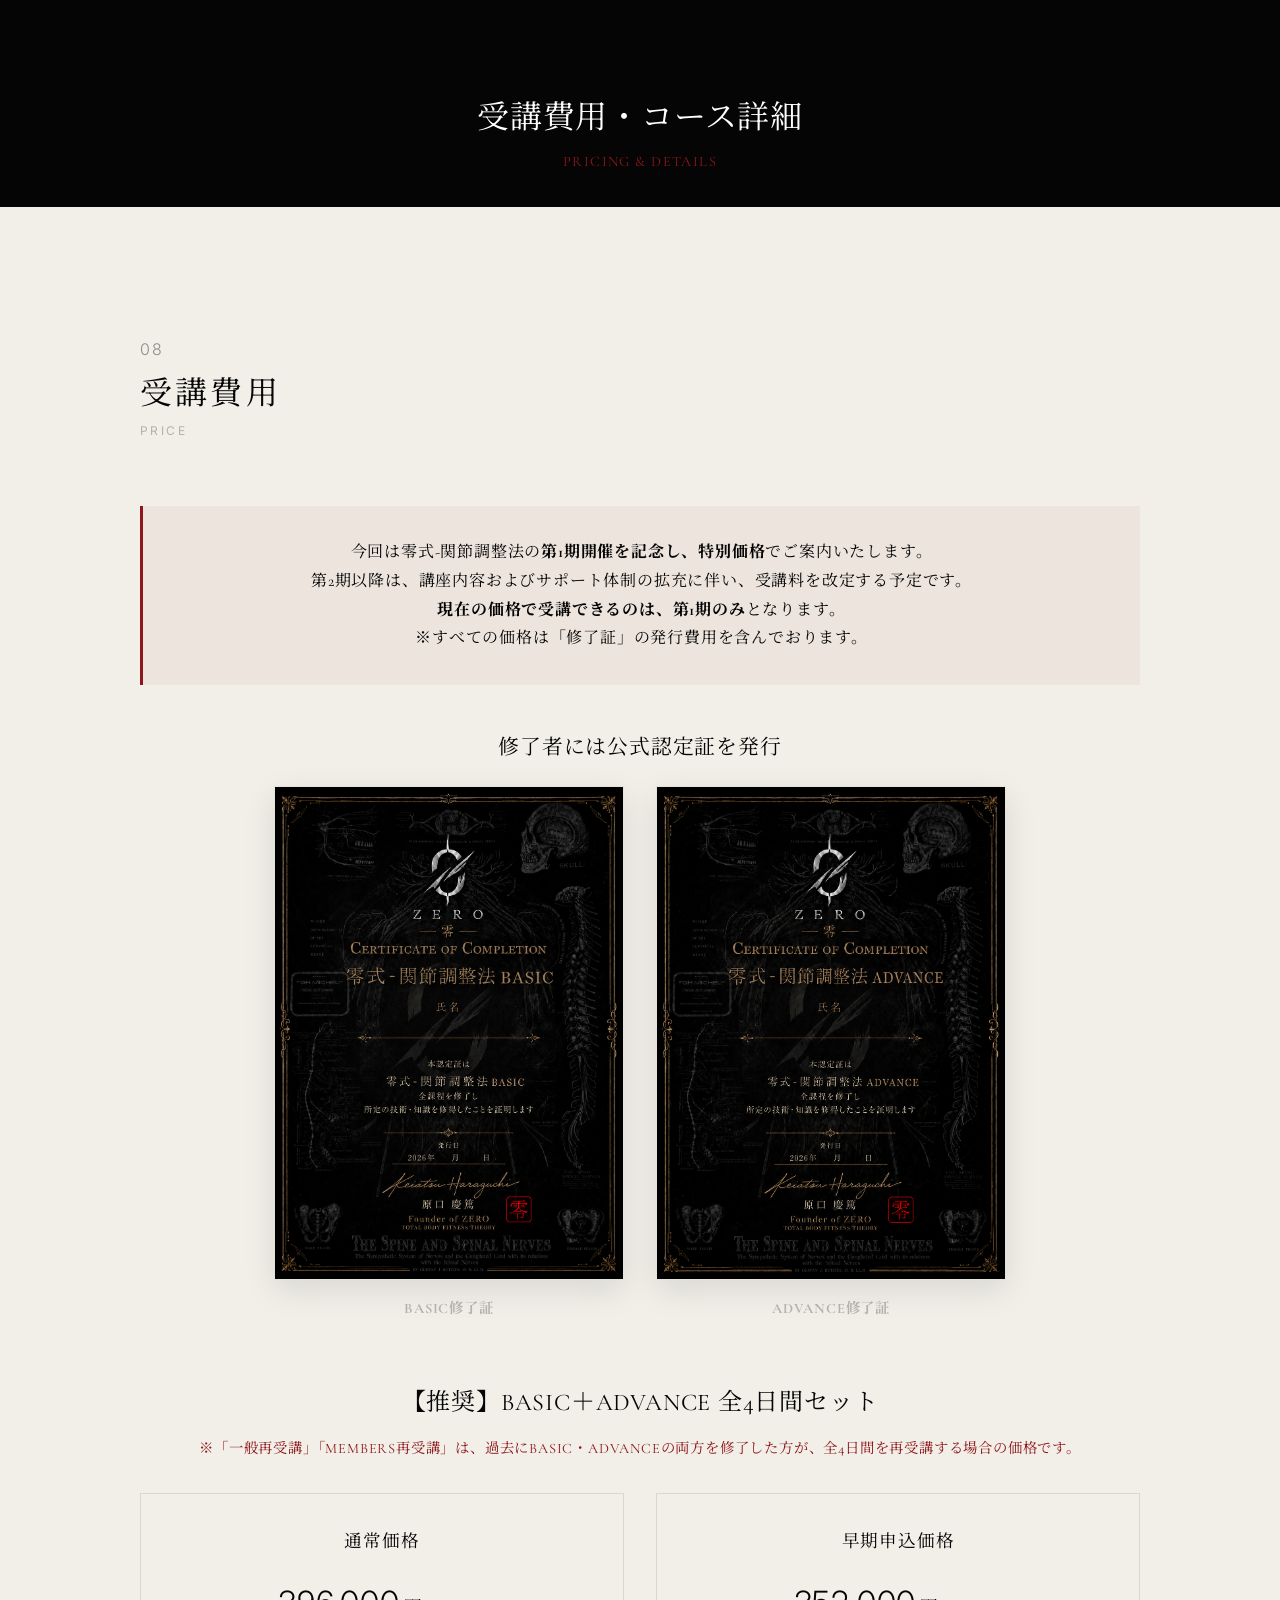
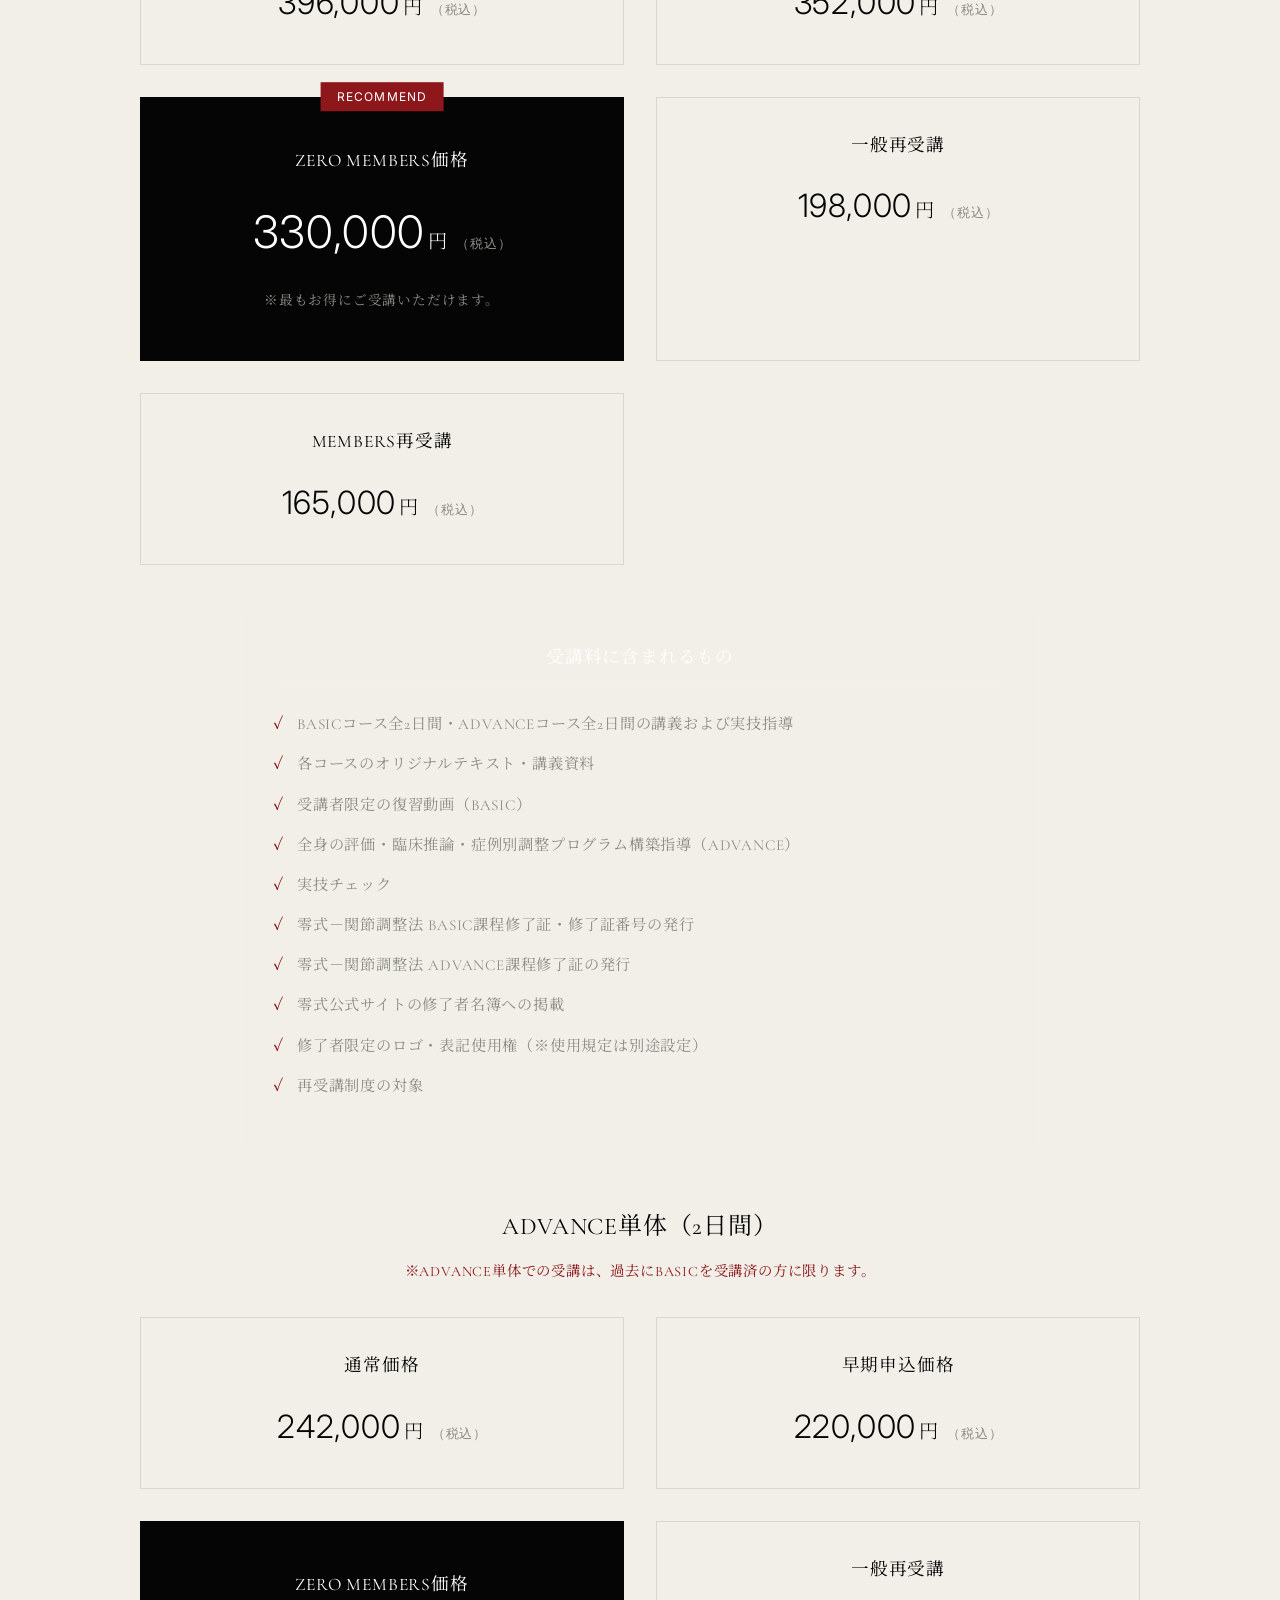
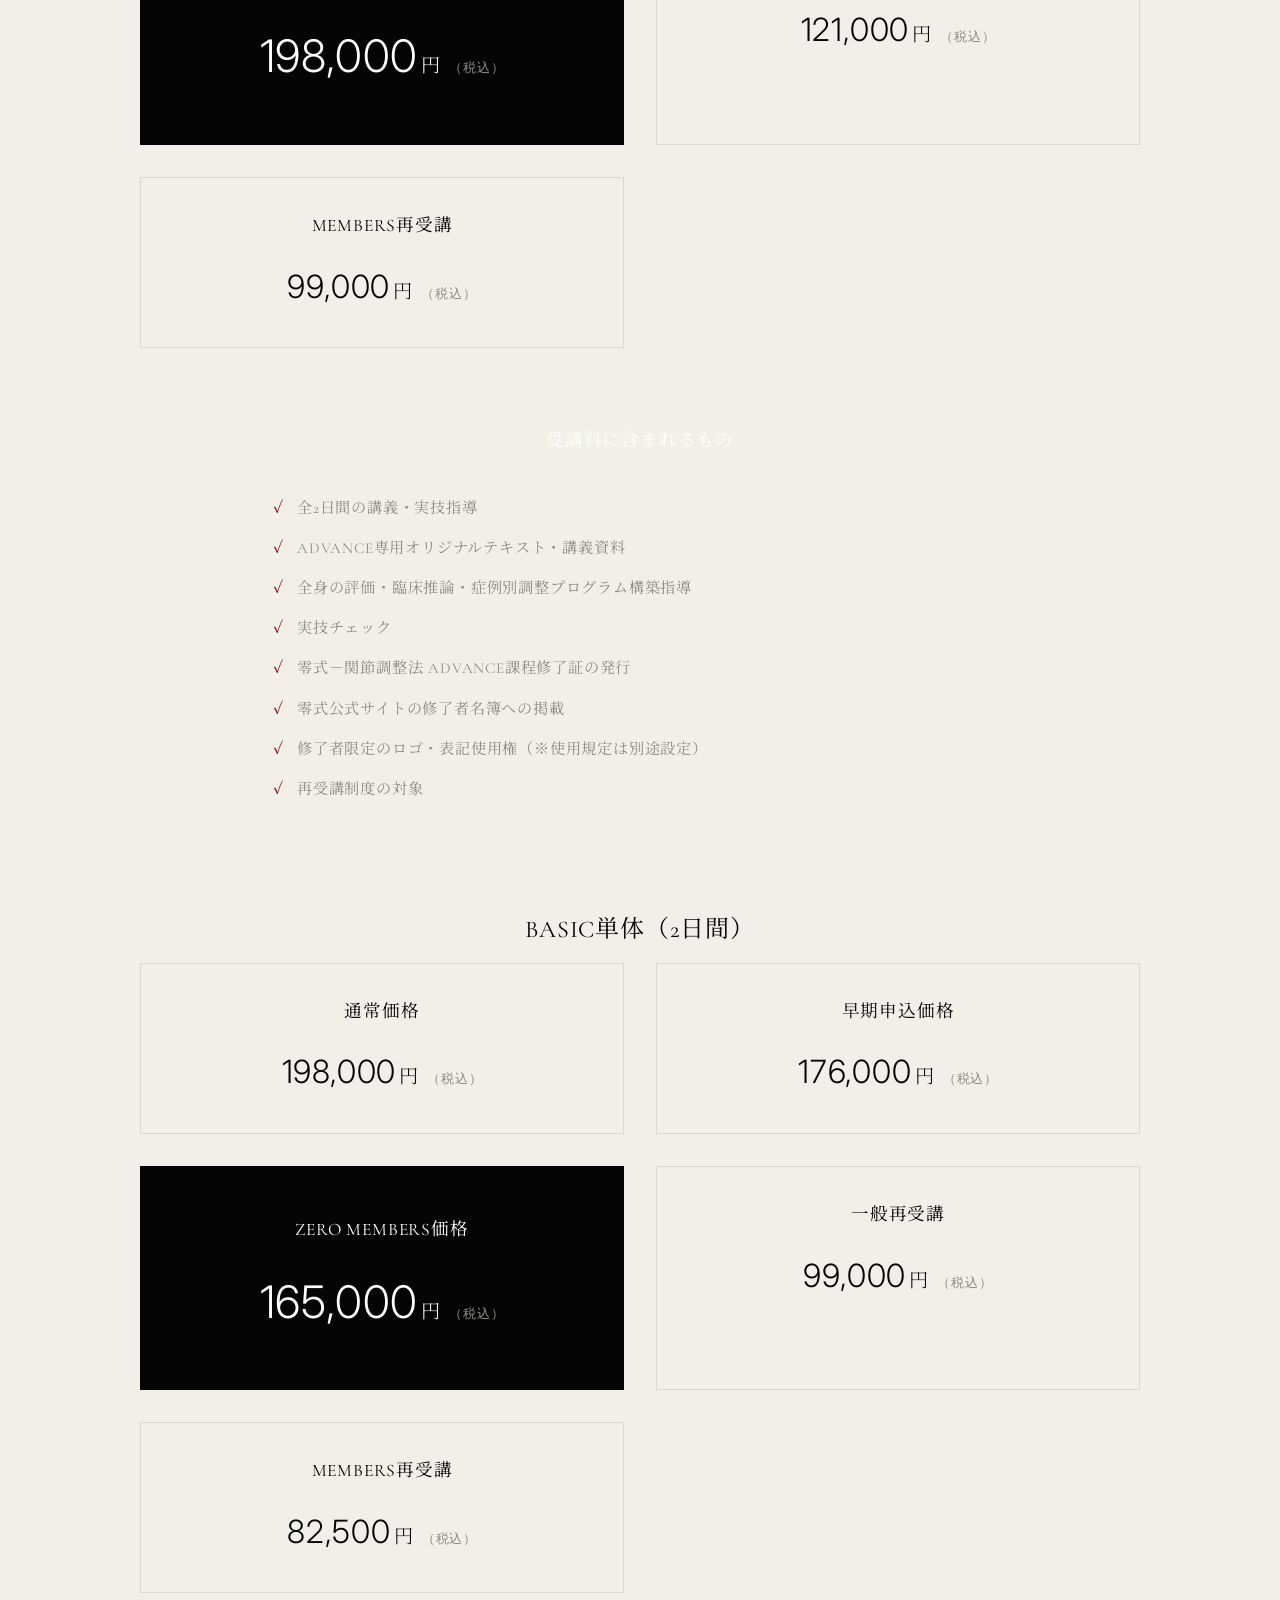
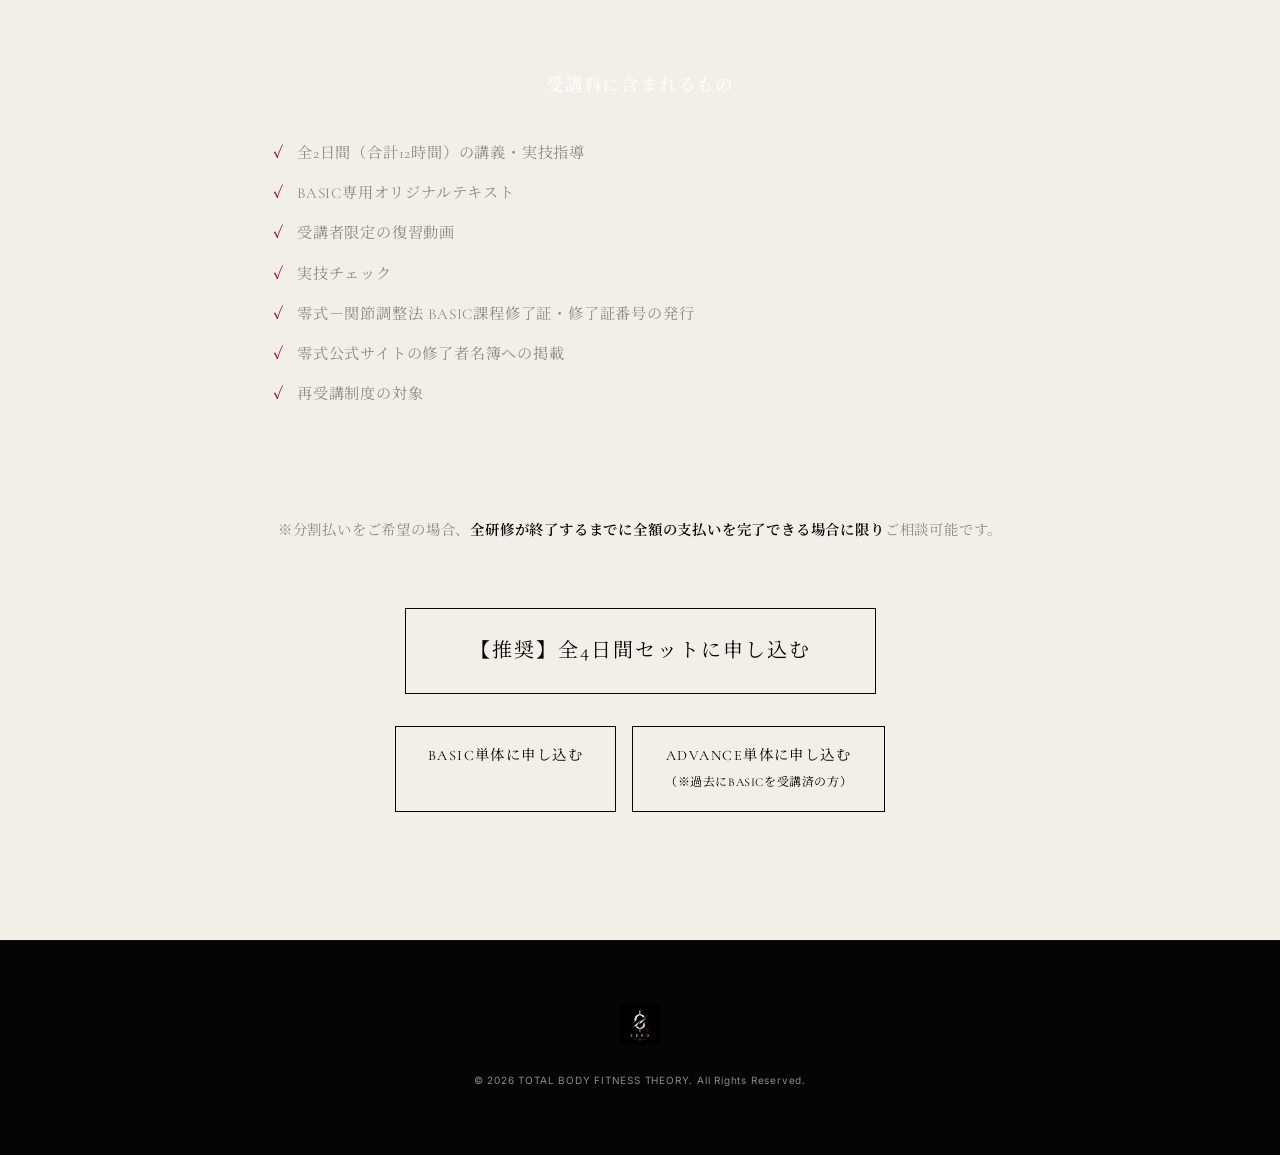
==== pricing.html @ df7499fb "Extract pricing section to pricing.html to reduce main page length" ====
<!DOCTYPE html>
<html lang="ja">
<head>
    <meta charset="UTF-8">
    <meta name="viewport" content="width=device-width, initial-scale=1.0, maximum-scale=1.0">
    <title>零式－関節調整法｜BASIC＋ADVANCE 全4日間</title>
    <meta name="description" content="評価から技術選択、症例対応まで。つま先から顎、頭部まで全身の関節調整を体系的に学ぶ、零式－関節調整法BASIC＋ADVANCE全4日間講座。">
    
    <!-- OGP Settings -->
    <meta property="og:title" content="零式－関節調整法｜BASIC＋ADVANCE 全4日間">
    <meta property="og:description" content="評価から技術選択、症例対応まで。全身の関節調整を体系的に学ぶ全4日間講座。">
    <meta property="og:type" content="website">
    <meta property="og:url" content="">
    <meta property="og:image" content="">
    <meta property="og:site_name" content="零 -ZERO-">
    <meta name="twitter:card" content="summary_large_image">
    
    <!-- Favicon (Placeholder) -->
    <link rel="icon" href="favicon.ico" type="image/x-icon">
    
    <!-- Google Fonts -->
    <link rel="preconnect" href="https://fonts.googleapis.com">
    <link rel="preconnect" href="https://fonts.gstatic.com" crossorigin>
    <link href="https://fonts.googleapis.com/css2?family=Cormorant+Garamond:wght@300;400;600&family=Noto+Serif+JP:wght@300;400;600;700&family=Inter:wght@300;400;600&display=swap" rel="stylesheet">
    
    <link rel="stylesheet" href="style.css">
    
    <!-- Structured Data (JSON-LD) -->
    <script type="application/ld+json">
    {
      "@context": "https://schema.org",
      "@type": "Course",
      "name": "零式－関節調整法 BASIC＋ADVANCE",
      "description": "全身の関節調整を体系的に学び、臨床に応用できる判断力と実践力を身につける4日間講座。",
      "provider": {
        "@type": "Organization",
        "name": "TOTAL BODY FITNESS THEORY",
        "sameAs": ""
      }
    }
    </script>
</head>
<body>

    <!-- Configuration Variables (To be easily modified before release) -->
    <script>
        const CONFIG = {
            APPLICATION_URL: "https://forms.gle/JLhgW72cjvQodXaZ7", // セット申し込み（ページ内のすべての「申し込む」ボタンに適用されます）
            APPLICATION_URL_BASIC: "https://forms.gle/3qsCCHoqLfeUxqSS9", // BASICのみ申し込み用（必要に応じて使用）
            APPLICATION_URL_ADVANCE: "https://forms.gle/dVjFpN2YfBzxxNKB7", // ADVANCEのみ申し込み用（必要に応じて使用）
            CONTACT_URL: "#",
            BASIC_DATES: "2026年10月17日（土）・18日（日）",
            ADVANCE_DATES: "2026年11月21日（土）・22日（日）",
            VENUE: "東京（詳細は申込者へご案内いたします）",
            CAPACITY: "12名"
        };
    </script>

    <!-- Opening Animation -->
    <div id="opening-overlay" class="opening-overlay">
        <div class="opening-content">
            <img src="images/logo.jpg" alt="ZERO Logo" class="opening-logo-img">
            <div class="opening-line"></div>
            <p class="opening-subtitle">ZERO METHOD<br>JOINT ADJUSTMENT</p>
        </div>
    </div>

    <!-- Fixed Footer CTA (Mobile) -->
    <div class="fixed-cta-footer">
        <a href="#cta" class="apply-btn apply-btn--fixed">受講申込みはこちら</a>
    </div>

    <main>
    <!-- Subpage Header -->
    <header class="subpage-header text-center" style="padding: 6rem 0 2rem;">
        <div class="container">
            <h1 style="font-family: var(--font-serif); font-size: 2rem; color: var(--c-white-1);">受講費用・コース詳細</h1>
            <p style="color: var(--c-accent); font-size: 0.9rem; letter-spacing: 0.1em; margin-top: 0.5rem;">PRICING & DETAILS</p>
        </div>
    </header>

<!-- Section 10: Pricing -->
        <section class="pricing-section reveal light-section" id="pricing">
            <div class="container">
                <div class="section-header">
                    <span class="section-num">08</span>
                    <h2 class="section-title">受講費用</h2>
                    <p class="section-title-en">PRICE</p>
                </div>
                
                <div class="pricing-intro" style="background: rgba(142,23,27,0.05); padding: 2rem; border-left: 3px solid var(--c-accent); margin-bottom: 3rem; text-align: center;">
                    <p style="margin-bottom: 0; line-height: 1.8;">今回は零式-関節調整法の<strong>第1期開催を記念し、特別価格</strong>でご案内いたします。<br>
                    第2期以降は、講座内容およびサポート体制の拡充に伴い、受講料を改定する予定です。<br>
                    <strong>現在の価格で受講できるのは、第1期のみ</strong>となります。<br>
                    ※すべての価格は「修了証」の発行費用を含んでおります。</p>
                </div>

                <!-- Certificates Showcase -->
                <div class="certificates-showcase" style="margin-bottom: 4rem; text-align: center;">
                    <h3 style="font-size: 1.3rem; margin-bottom: 1.5rem; color: var(--c-black-1);">修了者には公式認定証を発行</h3>
                    <div style="display: flex; flex-direction: column; gap: 2rem; align-items: center; justify-content: center; max-width: 800px; margin: 0 auto;">
                        <div style="display: flex; flex-direction: column; gap: 1rem; align-items: center;">
                            <img src="images/kanstubesic.png" alt="BASIC修了証" style="max-width: 100%; height: auto; box-shadow: 0 10px 30px rgba(0,0,0,0.1); border: 1px solid rgba(0,0,0,0.05);">
                            <span style="font-size: 0.9rem; color: var(--c-gray-2); font-weight: bold;">BASIC修了証</span>
                        </div>
                        <div style="display: flex; flex-direction: column; gap: 1rem; align-items: center;">
                            <img src="images/kansetuadvance.png" alt="ADVANCE修了証" style="max-width: 100%; height: auto; box-shadow: 0 10px 30px rgba(0,0,0,0.1); border: 1px solid rgba(0,0,0,0.05);">
                            <span style="font-size: 0.9rem; color: var(--c-gray-2); font-weight: bold;">ADVANCE修了証</span>
                        </div>
                    </div>
                    <style>
                        @media(min-width: 768px) {
                            .certificates-showcase > div { flex-direction: row !important; }
                            .certificates-showcase img { max-width: 350px !important; }
                        }
                    </style>
                </div>

                <h3 class="pricing-category-title">【推奨】BASIC＋ADVANCE 全4日間セット</h3>
                <p class="pricing-note">※「一般再受講」「MEMBERS再受講」は、過去にBASIC・ADVANCEの両方を修了した方が、全4日間を再受講する場合の価格です。</p>
                <div class="pricing-table">
                    <div class="price-card">
                        <div class="price-header">通常価格</div>
                        <div class="price-amount">396,000<span class="currency">円</span><span class="tax">（税込）</span></div>
                    </div>
                    <div class="price-card">
                        <div class="price-header">早期申込価格</div>
                        <div class="price-amount">352,000<span class="currency">円</span><span class="tax">（税込）</span></div>
                    </div>
                    <div class="price-card featured-price">
                        <div class="featured-badge">RECOMMEND</div>
                        <div class="price-header">ZERO MEMBERS価格</div>
                        <div class="price-amount highlight-amount">330,000<span class="currency">円</span><span class="tax">（税込）</span></div>
                        <p class="price-note">※最もお得にご受講いただけます。</p>
                    </div>
                    <div class="price-card outline-price">
                        <div class="price-header">一般再受講</div>
                        <div class="price-amount">198,000<span class="currency">円</span><span class="tax">（税込）</span></div>
                    </div>
                    <div class="price-card outline-price">
                        <div class="price-header">MEMBERS再受講</div>
                        <div class="price-amount">165,000<span class="currency">円</span><span class="tax">（税込）</span></div>
                    </div>
                </div>
                <div class="included-items">
                    <h4 class="included-title">受講料に含まれるもの</h4>
                    <ul class="included-list">
                        <li>BASICコース全2日間・ADVANCEコース全2日間の講義および実技指導</li>
                        <li>各コースのオリジナルテキスト・講義資料</li>
                        <li>受講者限定の復習動画（BASIC）</li>
                        <li>全身の評価・臨床推論・症例別調整プログラム構築指導（ADVANCE）</li>
                        <li>実技チェック</li>
                        <li>零式－関節調整法 BASIC課程修了証・修了証番号の発行</li>
                        <li>零式－関節調整法 ADVANCE課程修了証の発行</li>
                        <li>零式公式サイトの修了者名簿への掲載</li>
                        <li>修了者限定のロゴ・表記使用権（※使用規定は別途設定）</li>
                        <li>再受講制度の対象</li>
                    </ul>
                </div>

                <h3 class="pricing-category-title mt-8">ADVANCE単体（2日間）</h3>
                <p class="pricing-note">※ADVANCE単体での受講は、過去にBASICを受講済の方に限ります。</p>
                <div class="pricing-table">
                    <div class="price-card">
                        <div class="price-header">通常価格</div>
                        <div class="price-amount">242,000<span class="currency">円</span><span class="tax">（税込）</span></div>
                    </div>
                    <div class="price-card">
                        <div class="price-header">早期申込価格</div>
                        <div class="price-amount">220,000<span class="currency">円</span><span class="tax">（税込）</span></div>
                    </div>
                    <div class="price-card featured-price">
                        <div class="price-header">ZERO MEMBERS価格</div>
                        <div class="price-amount highlight-amount">198,000<span class="currency">円</span><span class="tax">（税込）</span></div>
                    </div>
                    <div class="price-card outline-price">
                        <div class="price-header">一般再受講</div>
                        <div class="price-amount">121,000<span class="currency">円</span><span class="tax">（税込）</span></div>
                    </div>
                    <div class="price-card outline-price">
                        <div class="price-header">MEMBERS再受講</div>
                        <div class="price-amount">99,000<span class="currency">円</span><span class="tax">（税込）</span></div>
                    </div>
                </div>
                <div class="included-items">
                    <h4 class="included-title">受講料に含まれるもの</h4>
                    <ul class="included-list">
                        <li>全2日間の講義・実技指導</li>
                        <li>ADVANCE専用オリジナルテキスト・講義資料</li>
                        <li>全身の評価・臨床推論・症例別調整プログラム構築指導</li>
                        <li>実技チェック</li>
                        <li>零式－関節調整法 ADVANCE課程修了証の発行</li>
                        <li>零式公式サイトの修了者名簿への掲載</li>
                        <li>修了者限定のロゴ・表記使用権（※使用規定は別途設定）</li>
                        <li>再受講制度の対象</li>
                    </ul>
                </div>

                <h3 class="pricing-category-title mt-8">BASIC単体（2日間）</h3>
                <div class="pricing-table">
                    <div class="price-card">
                        <div class="price-header">通常価格</div>
                        <div class="price-amount">198,000<span class="currency">円</span><span class="tax">（税込）</span></div>
                    </div>
                    <div class="price-card">
                        <div class="price-header">早期申込価格</div>
                        <div class="price-amount">176,000<span class="currency">円</span><span class="tax">（税込）</span></div>
                    </div>
                    <div class="price-card featured-price">
                        <div class="price-header">ZERO MEMBERS価格</div>
                        <div class="price-amount highlight-amount">165,000<span class="currency">円</span><span class="tax">（税込）</span></div>
                    </div>
                    <div class="price-card outline-price">
                        <div class="price-header">一般再受講</div>
                        <div class="price-amount">99,000<span class="currency">円</span><span class="tax">（税込）</span></div>
                    </div>
                    <div class="price-card outline-price">
                        <div class="price-header">MEMBERS再受講</div>
                        <div class="price-amount">82,500<span class="currency">円</span><span class="tax">（税込）</span></div>
                    </div>
                </div>
                <div class="included-items">
                    <h4 class="included-title">受講料に含まれるもの</h4>
                    <ul class="included-list">
                        <li>全2日間（合計12時間）の講義・実技指導</li>
                        <li>BASIC専用オリジナルテキスト</li>
                        <li>受講者限定の復習動画</li>
                        <li>実技チェック</li>
                        <li>零式－関節調整法 BASIC課程修了証・修了証番号の発行</li>
                        <li>零式公式サイトの修了者名簿への掲載</li>
                        <li>再受講制度の対象</li>
                    </ul>
                </div>
                
                <div class="payment-info mt-8">
                    <p>※分割払いをご希望の場合、<strong>全研修が終了するまでに全額の支払いを完了できる場合に限り</strong>ご相談可能です。</p>
                </div>
                
                <div class="text-center mt-8 cta-group-vertical">
                    <a href="#" class="apply-btn apply-btn--large dynamic-application-set">【推奨】全4日間セットに申し込む</a>
                    <div class="cta-group-sub">
                        <a href="#" class="apply-btn dynamic-application-basic">BASIC単体に申し込む</a>
                        <a href="#" class="apply-btn dynamic-application-advance">ADVANCE単体に申し込む<br><span style="font-size: 0.75rem; letter-spacing: 0.05em;">（※過去にBASICを受講済の方）</span></a>
                    </div>
                </div>
            </div>
        </section>
    </main>
<footer class="site-footer">
        <div class="container text-center">
            <img src="images/logo.jpg" alt="ZERO Logo" class="footer-logo-img">
            <p class="footer-copyright"><small>&copy; 2026 TOTAL BODY FITNESS THEORY. All Rights Reserved.</small></p>
        </div>
    </footer>

    <script src="script.js"></script>
</body>
</html>
---- style.css ----
/* ==========================================================================
   CSS Variables & Base Setup
   ========================================================================== */
:root {
    /* Colors */
    --c-black-1: #050505;
    --c-black-2: #080808;
    --c-black-3: #0D0D0D;
    
    --c-white-1: #FFFFFF;
    --c-white-2: #F2F0E9;
    --c-white-bg: #F1EFE8;
    
    --c-gray-1: #8C8C86;
    --c-gray-2: #B5B2AA;
    
    --c-accent: #8E171B;

    /* Typography */
    --font-serif: 'Cormorant Garamond', 'Noto Serif JP', serif;
    --font-sans: 'Inter', sans-serif;
    
    /* Spacing */
    --sp-sm: 1rem;
    --sp-md: 2rem;
    --sp-lg: 4rem;
    --sp-xl: 8rem;
    --sp-xxl: 12rem;
    
    /* Transition */
    --ts-fast: 0.3s ease;
    --ts-slow: 0.8s cubic-bezier(0.2, 0.8, 0.2, 1);
}

/* Reset & Base */
*, *::before, *::after {
    box-sizing: border-box;
    margin: 0;
    padding: 0;
}

html {
    font-size: 16px;
    scroll-behavior: smooth;
}

body {
    background-color: var(--c-black-1);
    color: var(--c-white-2);
    font-family: var(--font-serif);
    line-height: 1.8;
    letter-spacing: 0.05em;
    -webkit-font-smoothing: antialiased;
}

img {
    max-width: 100%;
    height: auto;
    display: block;
}

a {
    color: inherit;
    text-decoration: none;
}

ul {
    list-style: none;
}

.container {
    width: 90%;
    max-width: 1000px;
    margin: 0 auto;
    position: relative;
    z-index: 2;
}

.text-center {
    text-align: center;
}

.mt-8 {
    margin-top: var(--sp-lg);
}

/* Typography Utilities */
h1, h2, h3, h4, h5, h6 {
    font-family: var(--font-serif);
    font-weight: 400;
    line-height: 1.4;
}

/* Section Common */
section {
    padding: var(--sp-xl) 0;
    position: relative;
    overflow: hidden;
}

.light-section {
    background-color: var(--c-white-bg);
    color: var(--c-black-1);
}

.section-header {
    margin-bottom: var(--sp-lg);
    position: relative;
}

.section-num {
    font-family: var(--font-sans);
    font-weight: 300;
    font-size: 1rem;
    color: var(--c-gray-1);
    display: block;
    margin-bottom: 0.5rem;
    letter-spacing: 0.1em;
}

.section-title {
    font-size: 2rem;
    letter-spacing: 0.1em;
    margin-bottom: 0.25rem;
}

.section-title-en {
    font-family: var(--font-sans);
    font-size: 0.75rem;
    color: var(--c-gray-2);
    letter-spacing: 0.2em;
}

/* Buttons */
.apply-btn {
    display: inline-block;
    padding: 1.25rem 3rem;
    background-color: transparent;
    color: var(--c-white-1);
    border: 1px solid var(--c-gray-1);
    font-size: 1rem;
    letter-spacing: 0.1em;
    transition: var(--ts-fast);
    position: relative;
    overflow: hidden;
    cursor: pointer;
}

.light-section .apply-btn {
    color: var(--c-black-1);
    border-color: var(--c-black-1);
}

.apply-btn::before {
    content: '';
    position: absolute;
    top: 0;
    left: 0;
    width: 100%;
    height: 100%;
    background-color: var(--c-accent);
    transform: scaleX(0);
    transform-origin: right;
    transition: transform var(--ts-fast);
    z-index: -1;
}

.apply-btn:hover {
    color: var(--c-white-1);
    border-color: var(--c-accent);
}

.apply-btn:hover::before {
    transform: scaleX(1);
    transform-origin: left;
}

.apply-btn--large {
    padding: 1.5rem 4rem;
    font-size: 1.25rem;
}

/* CTA Groups */
.cta-group {
    display: flex;
    flex-wrap: wrap;
    gap: 1rem;
    justify-content: center;
    align-items: center;
}

.cta-group-vertical {
    display: flex;
    flex-direction: column;
    align-items: center;
    gap: 2rem;
}

.cta-group-sub {
    display: flex;
    flex-wrap: wrap;
    gap: 1rem;
    justify-content: center;
}

.cta-group-sub .apply-btn {
    padding: 1rem 2rem;
    font-size: 0.9rem;
}

/* Background Large Texts */
.bg-text-large {
    position: absolute;
    top: 10%;
    left: -5%;
    font-size: 15vw;
    font-family: var(--font-serif);
    color: rgba(255,255,255,0.02);
    line-height: 1;
    z-index: 0;
    pointer-events: none;
    white-space: nowrap;
}

.bg-text-large.right {
    left: auto;
    right: -5%;
    color: rgba(0,0,0,0.03); /* for light section */
}

/* ==========================================================================
   Animations
   ========================================================================== */

/* Opening Overlay */
.opening-overlay {
    position: fixed;
    top: 0;
    left: 0;
    width: 100%;
    height: 100%;
    background-color: var(--c-black-1);
    z-index: 9999;
    display: flex;
    justify-content: center;
    align-items: center;
    transition: opacity 1s ease, visibility 1s ease;
}

.opening-content {
    text-align: center;
    position: relative;
}

.opening-logo {
    font-size: 5rem;
    font-weight: 300;
    color: var(--c-white-1);
    opacity: 0;
    transform: translateY(20px);
    animation: fadeUp 1s forwards 0.5s;
}

.opening-logo-img {
    height: 80px;
    width: auto;
    margin: 0 auto;
    opacity: 0;
    transform: translateY(20px);
    animation: fadeUp 1s forwards 0.5s;
}

.opening-line {
    width: 0;
    height: 1px;
    background-color: var(--c-accent);
    margin: 2rem auto;
    animation: expandLine 1s cubic-bezier(0.8, 0, 0.2, 1) forwards 1.5s;
}

.opening-subtitle {
    font-family: var(--font-sans);
    font-size: 0.8rem;
    letter-spacing: 0.3em;
    color: var(--c-gray-2);
    opacity: 0;
    animation: fadeIn 1s forwards 2s;
}

@keyframes fadeUp {
    to { opacity: 1; transform: translateY(0); }
}

@keyframes expandLine {
    to { width: 100px; }
}

@keyframes fadeIn {
    to { opacity: 1; }
}

.is-loaded .opening-overlay {
    opacity: 0;
    visibility: hidden;
    pointer-events: none;
}

/* Scroll Reveal */
.reveal {
    opacity: 0;
    transform: translateY(30px);
    transition: all 1s cubic-bezier(0.2, 0.8, 0.2, 1);
}

.reveal.is-visible {
    opacity: 1;
    transform: translateY(0);
}

/* ==========================================================================
   Sections
   ========================================================================== */

/* Hero Section */
.hero-section {
    min-height: 100vh;
    display: flex;
    align-items: center;
    padding-top: 20vh;
    padding-bottom: 10vh;
}

.hero-bg-text {
    position: absolute;
    top: 15%;
    right: 0;
    font-size: 25vw;
    font-family: var(--font-sans);
    font-weight: 300;
    color: rgba(255,255,255,0.02);
    line-height: 0.8;
    z-index: 0;
}

.hero-container {
    width: 90%;
    max-width: 1200px;
    margin: 0 auto;
    position: relative;
    z-index: 2;
    display: flex;
    flex-direction: column;
}

.hero-labels {
    display: flex;
    gap: 2rem;
    margin-bottom: 3rem;
}

.label-vertical {
    writing-mode: vertical-rl;
    font-family: var(--font-sans);
    font-size: 0.75rem;
    letter-spacing: 0.2em;
    color: var(--c-gray-1);
    position: relative;
}

.label-vertical::before {
    content: '';
    display: inline-block;
    width: 1px;
    height: 30px;
    background-color: var(--c-accent);
    margin-bottom: 10px;
}

.hero-title {
    margin-bottom: 2rem;
}

.title-jp {
    display: block;
    font-size: 3.5rem;
    letter-spacing: 0.15em;
    margin-bottom: 0.5rem;
}

.title-en {
    display: block;
    font-family: var(--font-sans);
    font-weight: 300;
    font-size: 1rem;
    letter-spacing: 0.3em;
    color: var(--c-gray-2);
}

.hero-subtitle {
    font-size: 1.1rem;
    margin-bottom: 2rem;
    color: var(--c-gray-2);
}

.hero-catchcopy {
    font-size: 1.5rem;
    margin-bottom: 3rem;
    line-height: 2;
    border-left: 1px solid var(--c-accent);
    padding-left: 2rem;
}

.hero-info {
    font-family: var(--font-sans);
    font-size: 0.9rem;
    letter-spacing: 0.1em;
    margin-bottom: 4rem;
    color: var(--c-gray-2);
    display: flex;
    flex-direction: column;
    gap: 0.5rem;
}

.hero-actions {
    display: flex;
    gap: 2rem;
    align-items: center;
}

.scroll-btn {
    font-family: var(--font-sans);
    font-size: 0.8rem;
    letter-spacing: 0.1em;
    color: var(--c-gray-1);
    position: relative;
    padding-bottom: 5px;
}

.scroll-btn::after {
    content: '';
    position: absolute;
    bottom: 0;
    left: 0;
    width: 100%;
    height: 1px;
    background-color: var(--c-gray-1);
    transform: scaleX(0);
    transform-origin: right;
    transition: transform var(--ts-fast);
}

.scroll-btn:hover::after {
    transform: scaleX(1);
    transform-origin: left;
}

.scroll-indicator {
    position: absolute;
    bottom: 5vh;
    right: 5%;
    display: flex;
    flex-direction: column;
    align-items: center;
    font-family: var(--font-sans);
    font-size: 0.6rem;
    letter-spacing: 0.2em;
    color: var(--c-gray-1);
}

.scroll-line {
    width: 1px;
    height: 60px;
    background-color: rgba(255,255,255,0.2);
    margin-bottom: 10px;
    position: relative;
    overflow: hidden;
}

.scroll-line::after {
    content: '';
    position: absolute;
    top: 0;
    left: 0;
    width: 100%;
    height: 100%;
    background-color: var(--c-white-1);
    animation: scrollDown 2s infinite cubic-bezier(0.8, 0, 0.2, 1);
}

@keyframes scrollDown {
    0% { transform: translateY(-100%); }
    100% { transform: translateY(100%); }
}

/* Problem Section */
.problem-list {
    margin-bottom: 4rem;
}

.problem-list li {
    font-size: 1.25rem;
    margin-bottom: 1.5rem;
    padding-left: 2rem;
    position: relative;
    opacity: 0.8;
}

.problem-list li::before {
    content: '';
    position: absolute;
    left: 0;
    top: 0.8em;
    width: 10px;
    height: 1px;
    background-color: var(--c-accent);
}

.problem-conclusion {
    font-size: 1.5rem;
    line-height: 2;
}

/* Philosophy Section */
.philosophy-lead {
    font-size: 1.5rem;
    margin-bottom: 3rem;
    line-height: 2;
}

.philosophy-text-blocks p {
    margin-bottom: 2rem;
    color: var(--c-gray-2);
}

.philosophy-highlight {
    font-size: 1.5rem;
    color: var(--c-white-1) !important;
    margin-top: 4rem;
    border-bottom: 1px solid rgba(255,255,255,0.2);
    padding-bottom: 1rem;
    display: inline-block;
}

/* About Section */
.about-grid {
    display: grid;
    grid-template-columns: repeat(auto-fit, minmax(280px, 1fr));
    gap: 3rem;
    margin-top: 4rem;
}

.about-card {
    border-top: 1px solid rgba(255,255,255,0.1);
    padding-top: 2rem;
}

.about-card h3 {
    font-size: 1.25rem;
    margin-bottom: 1.5rem;
    color: var(--c-white-2);
}

.about-card p {
    font-size: 0.95rem;
    color: var(--c-gray-2);
}

/* Curriculum Overview & Timeline */
.curriculum-overview {
    background: rgba(255,255,255,0.02);
    padding: 2rem;
    border-left: 3px solid var(--c-accent);
    margin-bottom: 3rem;
}

.curriculum-overview p {
    font-size: 0.95rem;
    line-height: 2;
    margin-bottom: 0;
}

.schedule-timeline {
    margin-top: 3rem;
}

.schedule-day {
    font-size: 1.5rem;
    border-bottom: 1px solid rgba(0,0,0,0.1);
    padding-bottom: 1rem;
    margin-bottom: 2rem;
    color: var(--c-black-1);
}

#advance .schedule-day {
    color: var(--c-white-1);
    border-bottom: 1px solid rgba(255,255,255,0.1);
}

.timeline-row {
    display: flex;
    flex-direction: column;
    margin-bottom: 2rem;
    padding-bottom: 2rem;
    border-bottom: 1px dashed rgba(0,0,0,0.05);
}

#advance .timeline-row {
    border-bottom: 1px dashed rgba(255,255,255,0.05);
}

@media (min-width: 768px) {
    .timeline-row {
        flex-direction: row;
        gap: 3rem;
    }
}

.timeline-time {
    font-family: var(--font-sans);
    font-weight: 600;
    font-size: 1.1rem;
    color: var(--c-accent);
    flex-shrink: 0;
    width: 140px;
    margin-bottom: 0.5rem;
}

.timeline-content h4 {
    font-size: 1.1rem;
    margin-bottom: 1rem;
}

.timeline-content ul {
    list-style: none;
    padding: 0;
}

.timeline-content li {
    font-size: 0.95rem;
    margin-bottom: 0.5rem;
    padding-left: 1.2rem;
    position: relative;
}

.timeline-content li::before {
    content: '';
    position: absolute;
    left: 0;
    top: 0.6em;
    width: 4px;
    height: 4px;
    background-color: var(--c-accent);
}

.timeline-note {
    font-size: 0.85rem;
    color: var(--c-accent);
    margin-top: 1rem;
    background: rgba(142,23,27,0.05);
    padding: 1rem;
}

/* Comparison Table */
.comparison-table-wrapper {
    margin-top: 4rem;
    overflow-x: auto;
}

.comparison-table-wrapper h3 {
    font-size: 1.3rem;
    margin-bottom: 1.5rem;
    text-align: center;
}

.comparison-table {
    width: 100%;
    min-width: 600px;
    border-collapse: collapse;
    background: rgba(255,255,255,0.02);
}

.comparison-table th, .comparison-table td {
    padding: 1.5rem;
    border: 1px solid rgba(255,255,255,0.1);
    text-align: left;
    width: 50%;
}

.comparison-table th {
    font-size: 1.2rem;
    font-weight: 400;
    color: var(--c-white-1);
    text-align: center;
    background: rgba(255,255,255,0.05);
}

.comparison-table td {
    font-size: 0.95rem;
    color: var(--c-gray-2);
}

/* Transformation Section */
.transformation-lead {
    font-size: 1.25rem;
    margin-bottom: 4rem;
    text-align: center;
}

.step-flow {
    display: flex;
    flex-direction: column;
    align-items: center;
    gap: 2rem;
}

.step-item {
    display: flex;
    flex-direction: column;
    align-items: center;
    text-align: center;
    position: relative;
    width: 100%;
    max-width: 300px;
    padding: 2rem;
    border: 1px solid rgba(255,255,255,0.05);
}

.step-item::after {
    content: '↓';
    position: absolute;
    bottom: -1.8rem;
    color: var(--c-gray-1);
    font-family: var(--font-sans);
}

.step-item:last-child::after {
    display: none;
}

.step-label {
    font-family: var(--font-sans);
    font-size: 0.75rem;
    color: var(--c-gray-1);
    letter-spacing: 0.2em;
    margin-bottom: 0.5rem;
}

.step-item h4 {
    font-size: 1.25rem;
}

.highlight-step {
    border-color: rgba(142, 23, 27, 0.3);
    background: linear-gradient(180deg, rgba(142,23,27,0.05) 0%, transparent 100%);
}

.highlight-step h4 {
    color: var(--c-white-1);
}

/* Instructor Section */
.instructor-profile {
    display: grid;
    grid-template-columns: 1fr;
    gap: 4rem;
}

@media (min-width: 768px) {
    .instructor-profile {
        grid-template-columns: 1fr 2fr;
    }
}

.image-placeholder {
    width: 100%;
    aspect-ratio: 3/4;
    background-color: #111;
    border: 1px solid rgba(255,255,255,0.1);
    position: relative;
}

.image-placeholder::after {
    content: 'NO IMAGE';
    position: absolute;
    top: 50%;
    left: 50%;
    transform: translate(-50%, -50%);
    font-family: var(--font-sans);
    color: rgba(255,255,255,0.2);
    letter-spacing: 0.1em;
}

.instructor-photo {
    width: 100%;
    height: auto;
    display: block;
    border: 1px solid rgba(255,255,255,0.1);
    filter: grayscale(100%) contrast(1.1);
}

.instructor-title {
    font-family: var(--font-sans);
    font-size: 0.8rem;
    color: var(--c-gray-1);
    margin-bottom: 0.5rem;
}

.instructor-name {
    font-size: 2rem;
    margin-bottom: 2rem;
}

.instructor-name-en {
    font-family: var(--font-sans);
    font-size: 0.9rem;
    color: var(--c-gray-1);
    margin-left: 1rem;
    letter-spacing: 0.1em;
}

.instructor-bio {
    font-size: 1rem;
    color: var(--c-gray-2);
    margin-bottom: 3rem;
}

.instructor-credentials {
    margin-bottom: 3rem;
}

.instructor-credentials h4 {
    font-size: 1rem;
    margin-bottom: 1rem;
    border-bottom: 1px solid rgba(255,255,255,0.1);
    padding-bottom: 0.5rem;
}

.instructor-credentials ul {
    display: grid;
    grid-template-columns: repeat(auto-fit, minmax(200px, 1fr));
    gap: 0.5rem;
}

.instructor-credentials li {
    font-size: 0.9rem;
    color: var(--c-gray-2);
}

.instructor-credentials li::before {
    content: '-';
    margin-right: 0.5rem;
    color: var(--c-accent);
}

.instructor-message {
    padding: 2rem;
    background-color: rgba(255,255,255,0.02);
    border-left: 2px solid var(--c-accent);
}

.instructor-message p {
    margin-bottom: 1rem;
    font-size: 0.95rem;
}

.instructor-message p:last-child {
    margin-bottom: 0;
}

.instructor-message p:last-child {
    margin-bottom: 0;
}

/* Anatomy Gallery */
.anatomy-gallery {
    margin-top: 3rem;
    padding-top: 2rem;
    border-top: 1px solid rgba(255,255,255,0.1);
}

.anatomy-title {
    font-size: 1.1rem;
    margin-bottom: 0.5rem;
    color: var(--c-white-1);
}

.anatomy-desc {
    font-size: 0.9rem;
    color: var(--c-gray-2);
    margin-bottom: 1.5rem;
}

.anatomy-grid {
    display: grid;
    grid-template-columns: repeat(2, 1fr);
    gap: 10px;
}

@media (min-width: 480px) {
    .anatomy-grid {
        grid-template-columns: repeat(4, 1fr);
    }
}

.anatomy-img {
    width: 100%;
    aspect-ratio: 1;
    object-fit: cover;
    filter: grayscale(100%) brightness(0.8);
    transition: var(--ts-fast);
}

.anatomy-img:hover {
    filter: grayscale(0%) brightness(1);
    transform: scale(1.02);
}

/* Pricing Section */
.pricing-category-title {
    font-size: 1.5rem;
    margin-bottom: 1rem;
    text-align: center;
    color: var(--c-black-1);
}

.pricing-note {
    text-align: center;
    font-size: 0.9rem;
    color: var(--c-accent);
    margin-bottom: 2rem;
}

.pricing-table {
    display: flex;
    flex-direction: column;
    gap: 2rem;
    margin-bottom: 3rem;
}

.price-card {
    padding: 2rem;
    border-bottom: 1px solid rgba(0,0,0,0.1);
    display: flex;
    flex-direction: column;
    align-items: center;
    text-align: center;
}

@media (min-width: 768px) {
    .pricing-table {
        display: grid;
        grid-template-columns: repeat(2, 1fr);
        gap: 2rem;
    }
    .price-card {
        border: 1px solid rgba(0,0,0,0.1);
    }
}

.price-header {
    font-size: 1.1rem;
    margin-bottom: 1rem;
}

.price-amount {
    font-family: var(--font-sans);
    font-size: 2rem;
    font-weight: 300;
}

.currency {
    font-family: var(--font-serif);
    font-size: 1.2rem;
    margin-left: 0.2rem;
}

.tax {
    font-family: var(--font-sans);
    font-size: 0.8rem;
    color: var(--c-gray-1);
    margin-left: 0.5rem;
}

.featured-price {
    background-color: var(--c-black-1);
    color: var(--c-white-1);
    border: none;
    position: relative;
    padding: 3rem 2rem;
}

.featured-badge {
    position: absolute;
    top: 0;
    left: 50%;
    transform: translate(-50%, -50%);
    background-color: var(--c-accent);
    color: var(--c-white-1);
    padding: 0.25rem 1rem;
    font-family: var(--font-sans);
    font-size: 0.75rem;
    letter-spacing: 0.1em;
}

.highlight-amount {
    font-size: 2.8rem;
    color: var(--c-white-1);
}

.price-note {
    font-size: 0.85rem;
    margin-top: 1rem;
    color: var(--c-gray-1);
}

.payment-info {
    font-size: 0.9rem;
    color: var(--c-gray-1);
    text-align: center;
}

.payment-info strong {
    color: var(--c-black-1);
    font-weight: 600;
}

/* Information Section */
.info-grid {
    display: grid;
    grid-template-columns: 1fr;
    gap: 2rem;
}

@media (min-width: 768px) {
    .info-grid {
        grid-template-columns: 1fr 1fr;
    }
}

.info-item {
    border-top: 1px solid rgba(255,255,255,0.1);
    padding-top: 1.5rem;
}

.info-item h4 {
    font-family: var(--font-sans);
    font-size: 0.8rem;
    color: var(--c-gray-1);
    letter-spacing: 0.1em;
    margin-bottom: 0.5rem;
}

.info-item p {
    font-size: 1.1rem;
}

/* Safety Section */
.safety-content {
    background-color: rgba(255,255,255,0.02);
    padding: 3rem;
}

.safety-content > p {
    margin-bottom: 2rem;
    font-size: 1.1rem;
}

.safety-list li {
    font-size: 0.95rem;
    color: var(--c-gray-2);
    margin-bottom: 1rem;
    padding-left: 1.5rem;
    position: relative;
}

.safety-list li::before {
    content: '';
    position: absolute;
    left: 0;
    top: 0.7em;
    width: 4px;
    height: 4px;
    background-color: var(--c-gray-1);
}

/* FAQ Section */
.faq-accordion {
    border-top: 1px solid rgba(255,255,255,0.1);
}

.faq-item {
    border-bottom: 1px solid rgba(255,255,255,0.1);
}

.faq-question {
    width: 100%;
    text-align: left;
    padding: 2rem 0;
    background: none;
    border: none;
    color: var(--c-white-1);
    font-family: var(--font-serif);
    font-size: 1.1rem;
    cursor: pointer;
    position: relative;
    padding-right: 3rem;
}

.faq-question::after {
    content: '+';
    position: absolute;
    right: 0;
    top: 50%;
    transform: translateY(-50%);
    font-family: var(--font-sans);
    font-size: 1.5rem;
    color: var(--c-gray-1);
    transition: transform 0.3s ease;
}

.faq-question.is-open::after {
    transform: translateY(-50%) rotate(45deg);
}

.faq-answer {
    max-height: 0;
    overflow: hidden;
    transition: max-height 0.4s cubic-bezier(0, 1, 0, 1);
}

.faq-answer p {
    padding-bottom: 2rem;
    color: var(--c-gray-2);
    font-size: 0.95rem;
}

/* Final CTA Section */
.final-cta-section {
    padding: 10rem 0;
    position: relative;
}

.final-cta-title {
    font-size: 2rem;
    line-height: 1.6;
    margin-bottom: 2rem;
}

.final-cta-subtitle {
    font-family: var(--font-sans);
    letter-spacing: 0.3em;
    color: var(--c-gray-1);
    margin-bottom: 4rem;
}

/* Fixed CTA Footer (Mobile) */
.fixed-cta-footer {
    position: fixed;
    bottom: 0;
    left: 0;
    width: 100%;
    background-color: rgba(5,5,5,0.95);
    backdrop-filter: blur(10px);
    padding: 1rem;
    z-index: 100;
    text-align: center;
    border-top: 1px solid rgba(255,255,255,0.1);
    transform: translateY(100%);
    transition: transform 0.3s ease;
}

.fixed-cta-footer.is-visible {
    transform: translateY(0);
}

@media (min-width: 768px) {
    .fixed-cta-footer {
        display: none;
    }
}

.apply-btn--fixed {
    display: block;
    width: 100%;
    padding: 1rem;
    background-color: var(--c-accent);
    color: var(--c-white-1);
    border: none;
}

/* Footer */
.site-footer {
    padding: 4rem 0;
    border-top: 1px solid rgba(255,255,255,0.05);
}

.footer-logo-img {
    height: 40px;
    width: auto;
    margin: 0 auto 1.5rem;
}

.footer-copyright {
    font-family: var(--font-sans);
    font-size: 0.75rem;
    color: var(--c-gray-1);
}

/* Responsive Overrides */
@media (max-width: 767px) {
    .hero-title .title-jp {
        font-size: 2.2rem;
    }
    
    .hero-catchcopy {
        font-size: 1.2rem;
    }

    .hero-actions {
        flex-direction: column;
        align-items: flex-start;
        gap: 1.5rem;
    }

    .section-title {
        font-size: 1.5rem;
    }

    .bg-text-large {
        font-size: 25vw;
    }

    .safety-content {
        padding: 1.5rem;
    }
    
    .final-cta-title {
        font-size: 1.5rem;
    }
    
    .pricing-table {
        margin-bottom: 2rem;
    }
    
    .price-card {
        padding: 1.5rem;
    }
    
    .featured-price {
        padding: 2.5rem 1.5rem;
    }
    
    .highlight-amount {
        font-size: 2.2rem;
    }
}

/* Differentiation Section */
.differentiation-section {
    background-color: var(--c-black-2);
    color: var(--c-white-1);
    padding: 8rem 0;
}

.diff-intro-title {
    font-size: 1.8rem;
    font-family: var(--font-serif);
    line-height: 1.5;
    margin-bottom: 3rem;
    color: var(--c-accent);
}

.diff-intro-text p {
    font-size: 1.05rem;
    line-height: 1.8;
    margin-bottom: 1.5rem;
}

.diff-sub-title {
    font-size: 1.4rem;
    margin-bottom: 1.5rem;
    border-left: 3px solid var(--c-accent);
    padding-left: 1rem;
    color: var(--c-white-1);
}

.diff-card {
    background: rgba(255,255,255,0.03);
    border: 1px solid rgba(255,255,255,0.05);
    padding: 2.5rem;
}

.highlight-card {
    background: rgba(142,23,27,0.05);
    border: 1px solid rgba(142,23,27,0.2);
}

.diff-list {
    list-style: none;
    padding: 0;
}

.diff-list li {
    font-size: 1rem;
    margin-bottom: 0.8rem;
    padding-left: 1.5rem;
    position: relative;
    color: var(--c-gray-1);
}

.diff-list li::before {
    content: '';
    position: absolute;
    left: 0;
    top: 0.7em;
    width: 6px;
    height: 1px;
    background-color: var(--c-accent);
}

.diff-lead {
    font-size: 1.2rem;
    line-height: 1.6;
    color: var(--c-white-1);
}

.diff-tags {
    display: flex;
    flex-wrap: wrap;
    gap: 0.8rem;
    list-style: none;
    padding: 0;
}

.diff-tags li {
    background: rgba(255,255,255,0.05);
    padding: 0.5rem 1rem;
    font-size: 0.9rem;
    border-radius: 20px;
    color: var(--c-gray-1);
}

.diff-bold-text {
    font-size: 1.1rem;
    line-height: 1.7;
    color: var(--c-white-1);
}

/* Responsive Table / Cards for mobile */
.diff-table th, .diff-table td {
    padding: 1.2rem;
}

.diff-table .zero-col {
    background: rgba(142,23,27,0.05);
    font-weight: 600;
}

.diff-table .table-label-col {
    width: 15%;
    font-weight: bold;
    color: var(--c-accent);
}

@media (max-width: 768px) {
    .diff-table thead {
        display: none;
    }
    .diff-table tr {
        display: flex;
        flex-direction: column;
        margin-bottom: 2rem;
        background: rgba(255,255,255,0.02);
        border: 1px solid rgba(255,255,255,0.05);
    }
    .diff-table td {
        display: block;
        width: 100%;
        border: none;
        padding: 1rem 1.5rem;
    }
    .diff-table td::before {
        content: attr(data-label);
        display: block;
        font-size: 0.8rem;
        color: var(--c-gray-2);
        margin-bottom: 0.3rem;
    }
    .diff-table .table-label-col {
        background: rgba(255,255,255,0.05);
        color: var(--c-white-1);
        text-align: center;
        font-size: 1.1rem;
    }
    .diff-table .table-label-col::before {
        display: none;
    }
}

.diff-outro-text {
    font-size: 1.1rem;
    line-height: 2;
    color: var(--c-white-1);
}

/* Animations */
.mask-reveal {
    overflow: hidden;
}
.mask-reveal span {
    display: inline-block;
    transform: translateY(100%);
    transition: transform 0.8s cubic-bezier(0.2, 0.8, 0.2, 1);
}
.mask-reveal.is-visible span {
    transform: translateY(0);
}

.fade-up-text {
    opacity: 0;
    transform: translateY(20px);
    transition: opacity 0.8s ease, transform 0.8s ease;
}
.fade-up-text.is-visible {
    opacity: 1;
    transform: translateY(0);
}

.included-items {
    background: rgba(255,255,255,0.02);
    border: 1px solid rgba(255,255,255,0.05);
    padding: 2rem;
    max-width: 800px;
    margin: 2rem auto 0;
}
.included-title {
    font-size: 1.1rem;
    margin-bottom: 1.5rem;
    text-align: center;
    color: var(--c-white-1);
    border-bottom: 1px solid rgba(255,255,255,0.1);
    padding-bottom: 1rem;
}
.included-list {
    list-style: none;
    padding: 0;
    text-align: left;
}
.included-list li {
    font-size: 0.95rem;
    margin-bottom: 0.8rem;
    padding-left: 1.5rem;
    position: relative;
    color: var(--c-gray-1);
}
.included-list li::before {
    content: '✓';
    position: absolute;
    left: 0;
    top: 0;
    color: var(--c-accent);
    font-weight: bold;
}

@media (max-width: 768px) {
    .comparison-table.diff-table {
        min-width: 100% !important;
    }
}
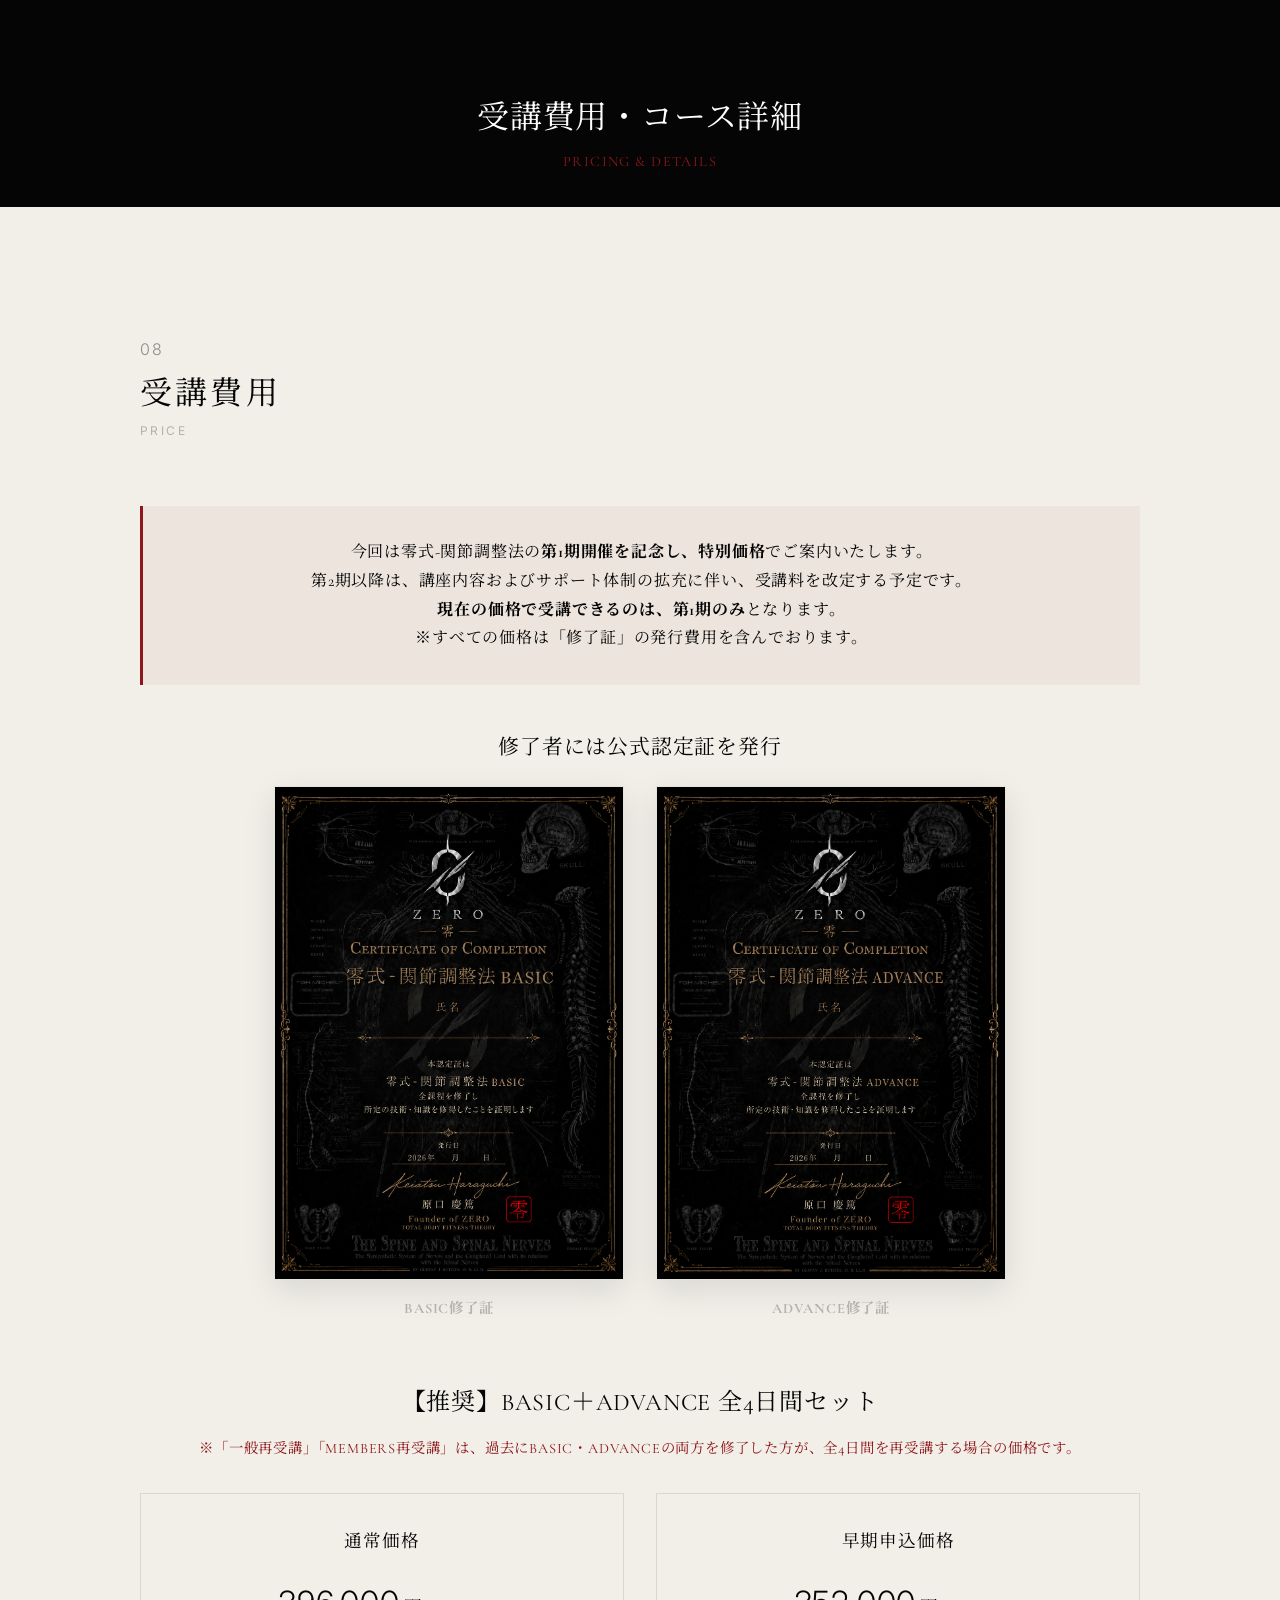
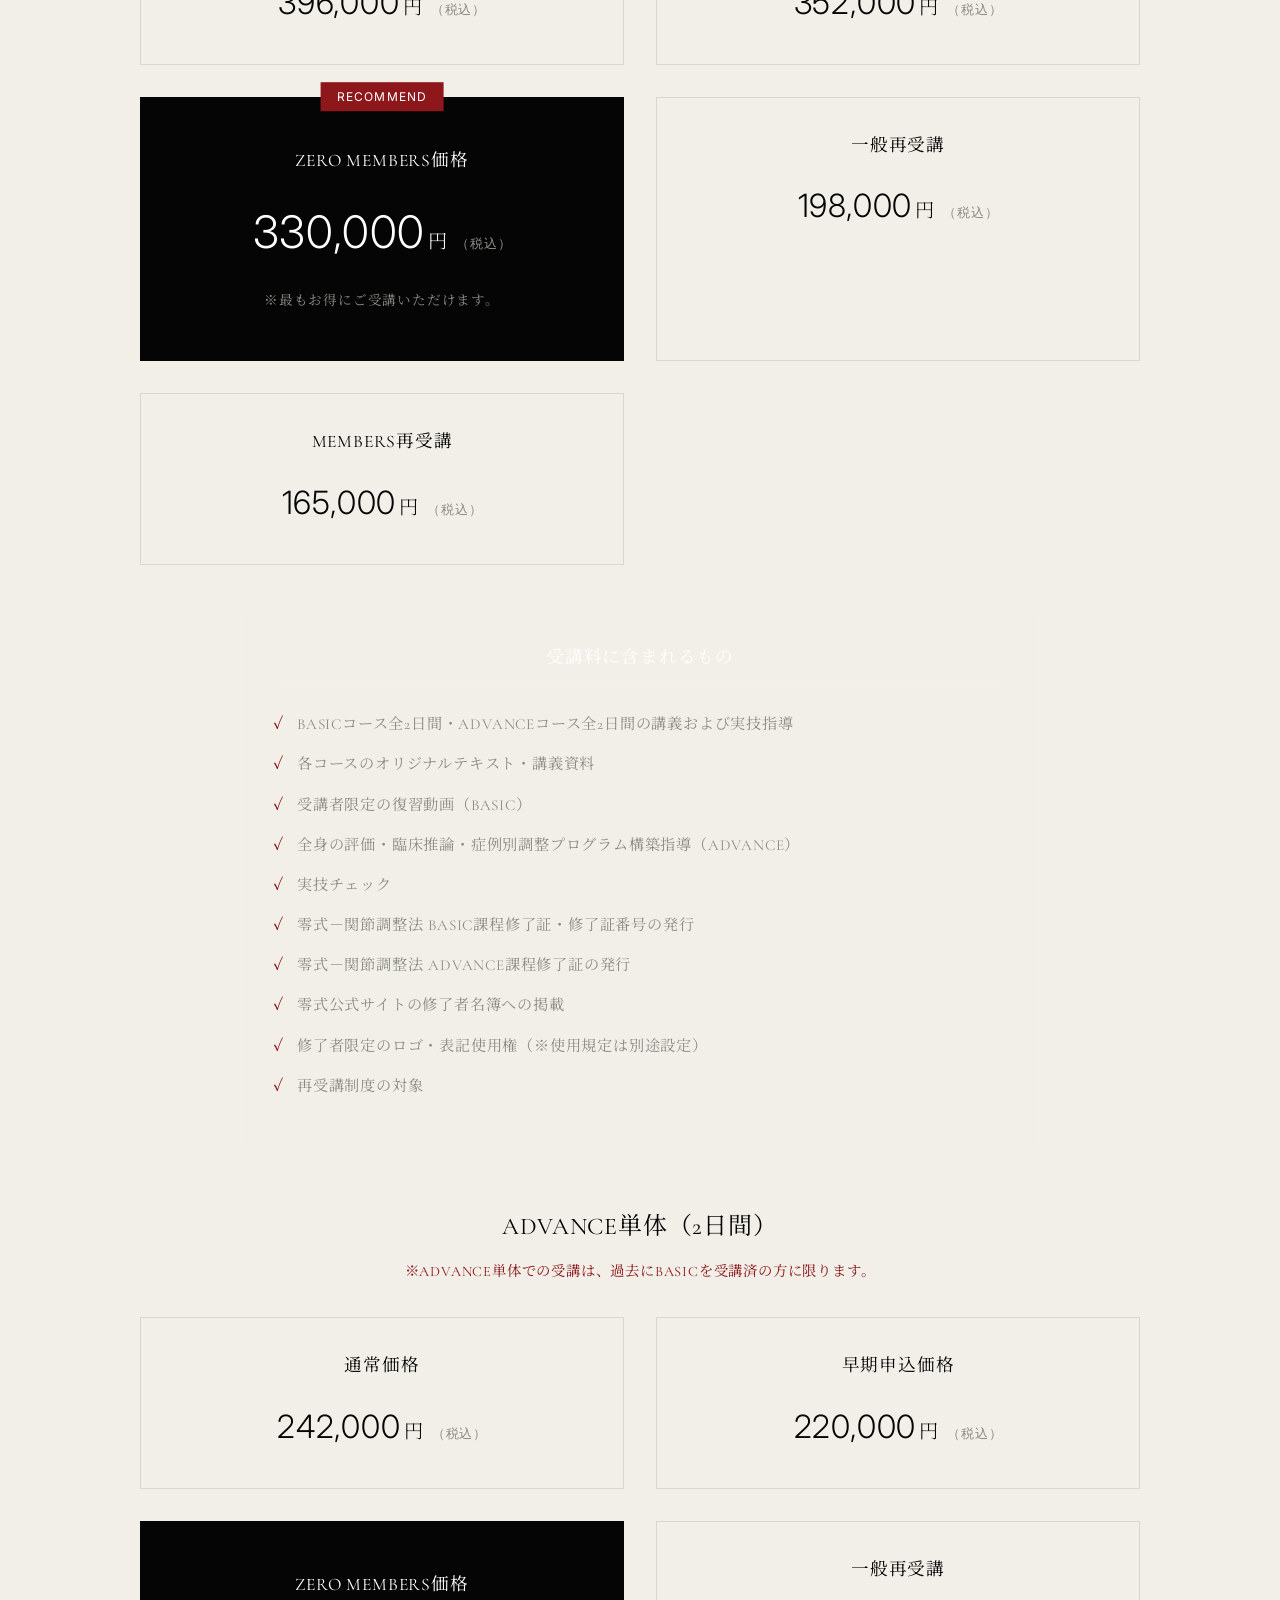
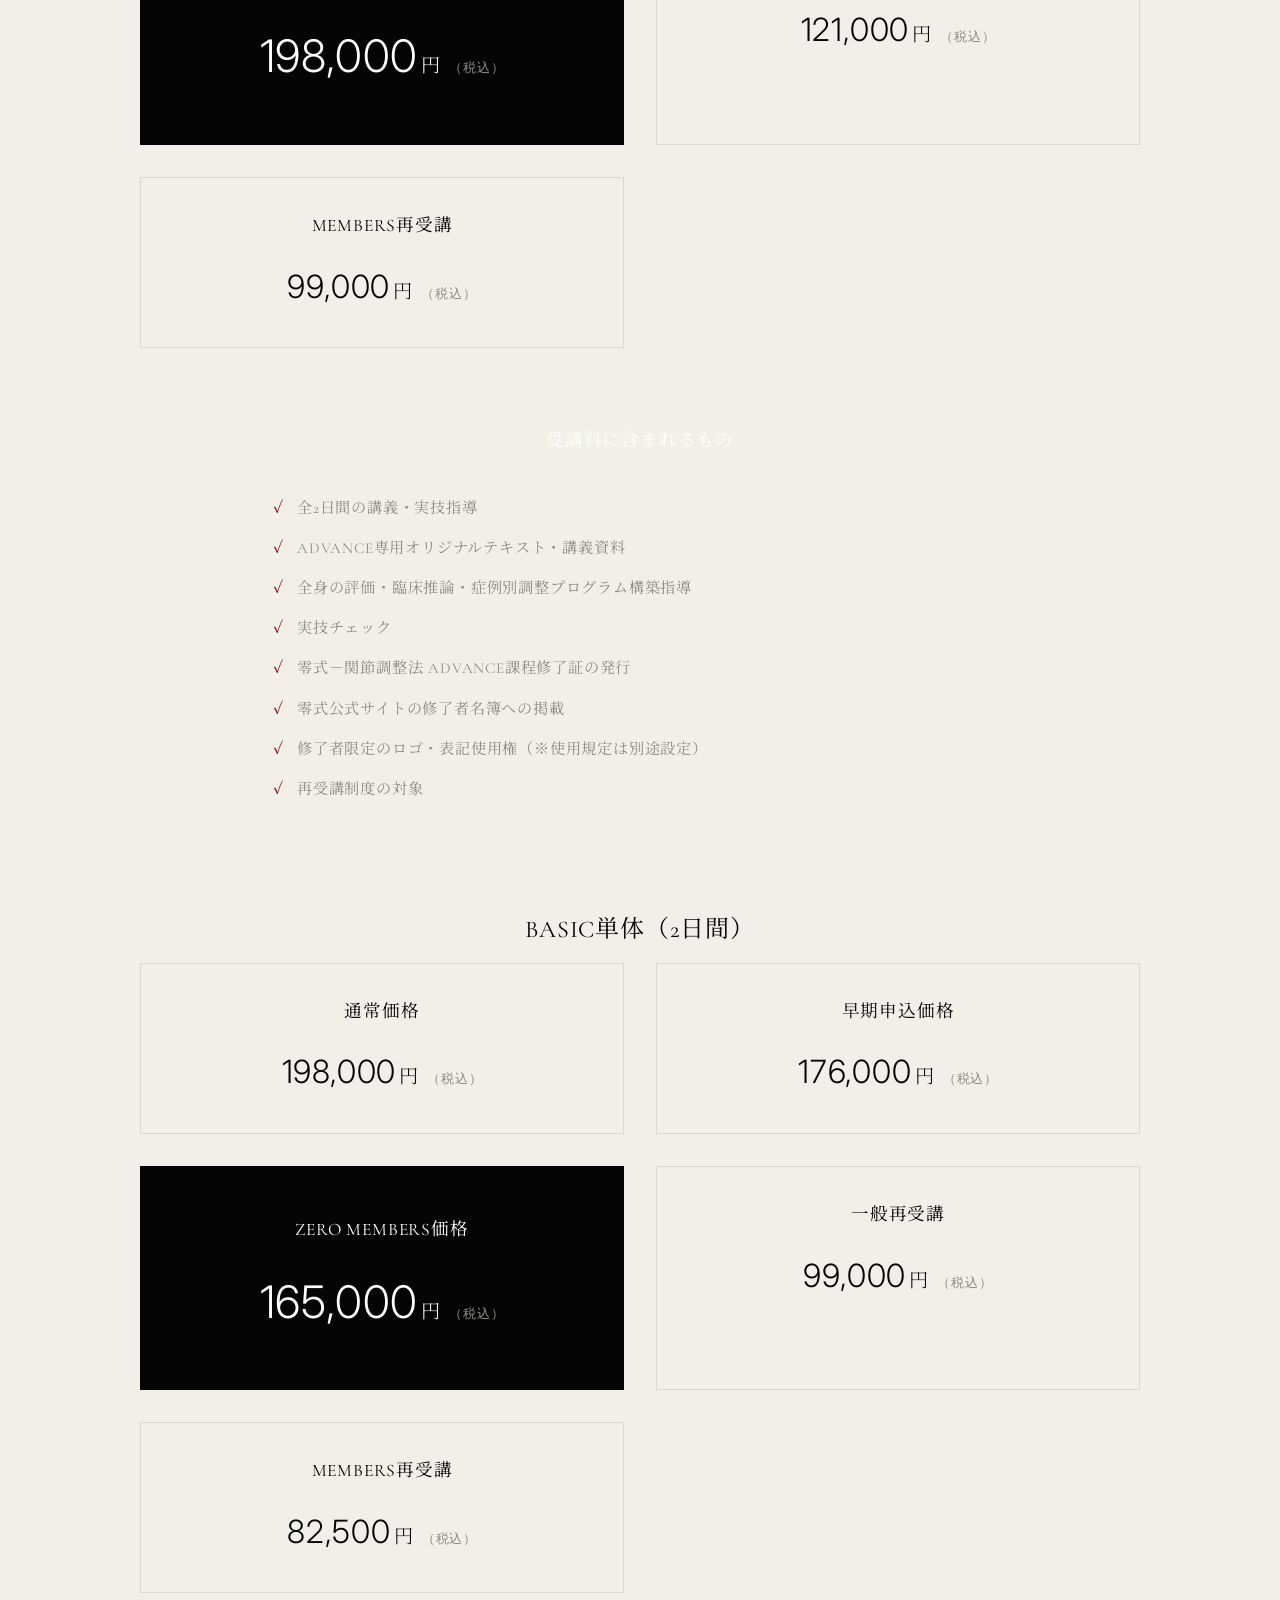
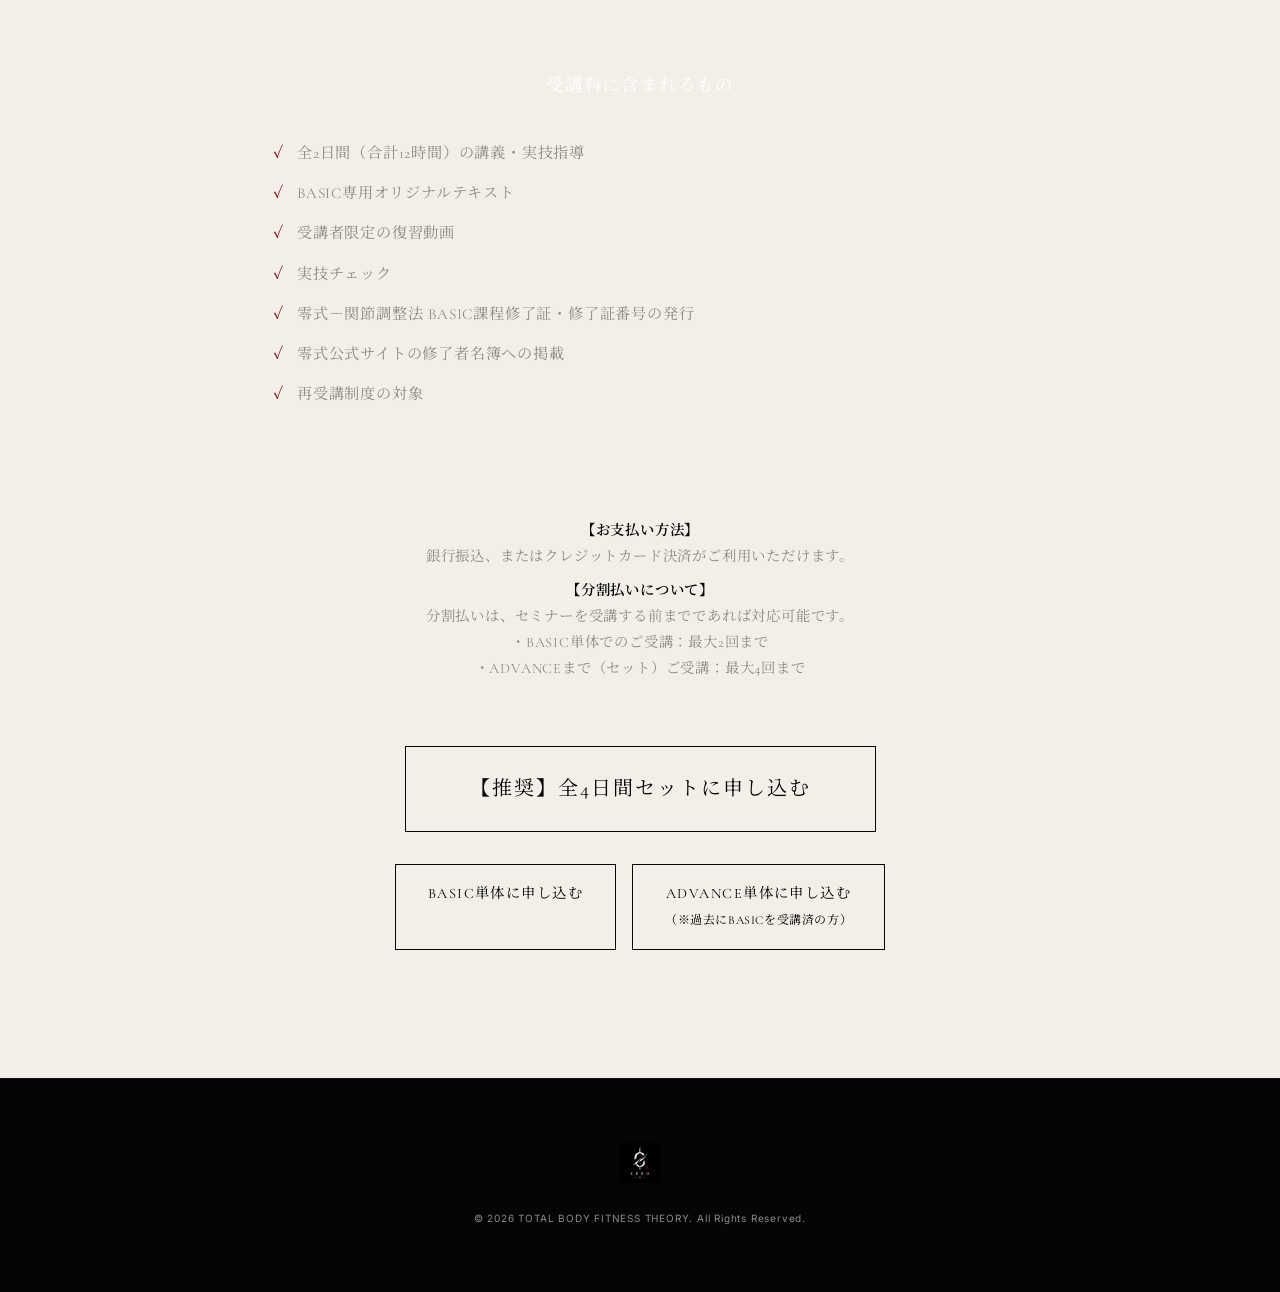
==== commit 30a3af7b: "Update payment method and installment options" ====
--- a/pricing.html
+++ b/pricing.html
@@ -233,7 +233,8 @@
                 </div>
                 
                 <div class="payment-info mt-8">
-                    <p>※分割払いをご希望の場合、<strong>全研修が終了するまでに全額の支払いを完了できる場合に限り</strong>ご相談可能です。</p>
+                    <p style="margin-bottom: 0.5rem;"><strong>【お支払い方法】</strong><br>銀行振込、またはクレジットカード決済がご利用いただけます。</p>
+                    <p style="margin-bottom: 0;"><strong>【分割払いについて】</strong><br>分割払いは、セミナーを受講する前までであれば対応可能です。<br>・BASIC単体でのご受講：最大2回まで<br>・ADVANCEまで（セット）ご受講：最大4回まで</p>
                 </div>
                 
                 <div class="text-center mt-8 cta-group-vertical">
